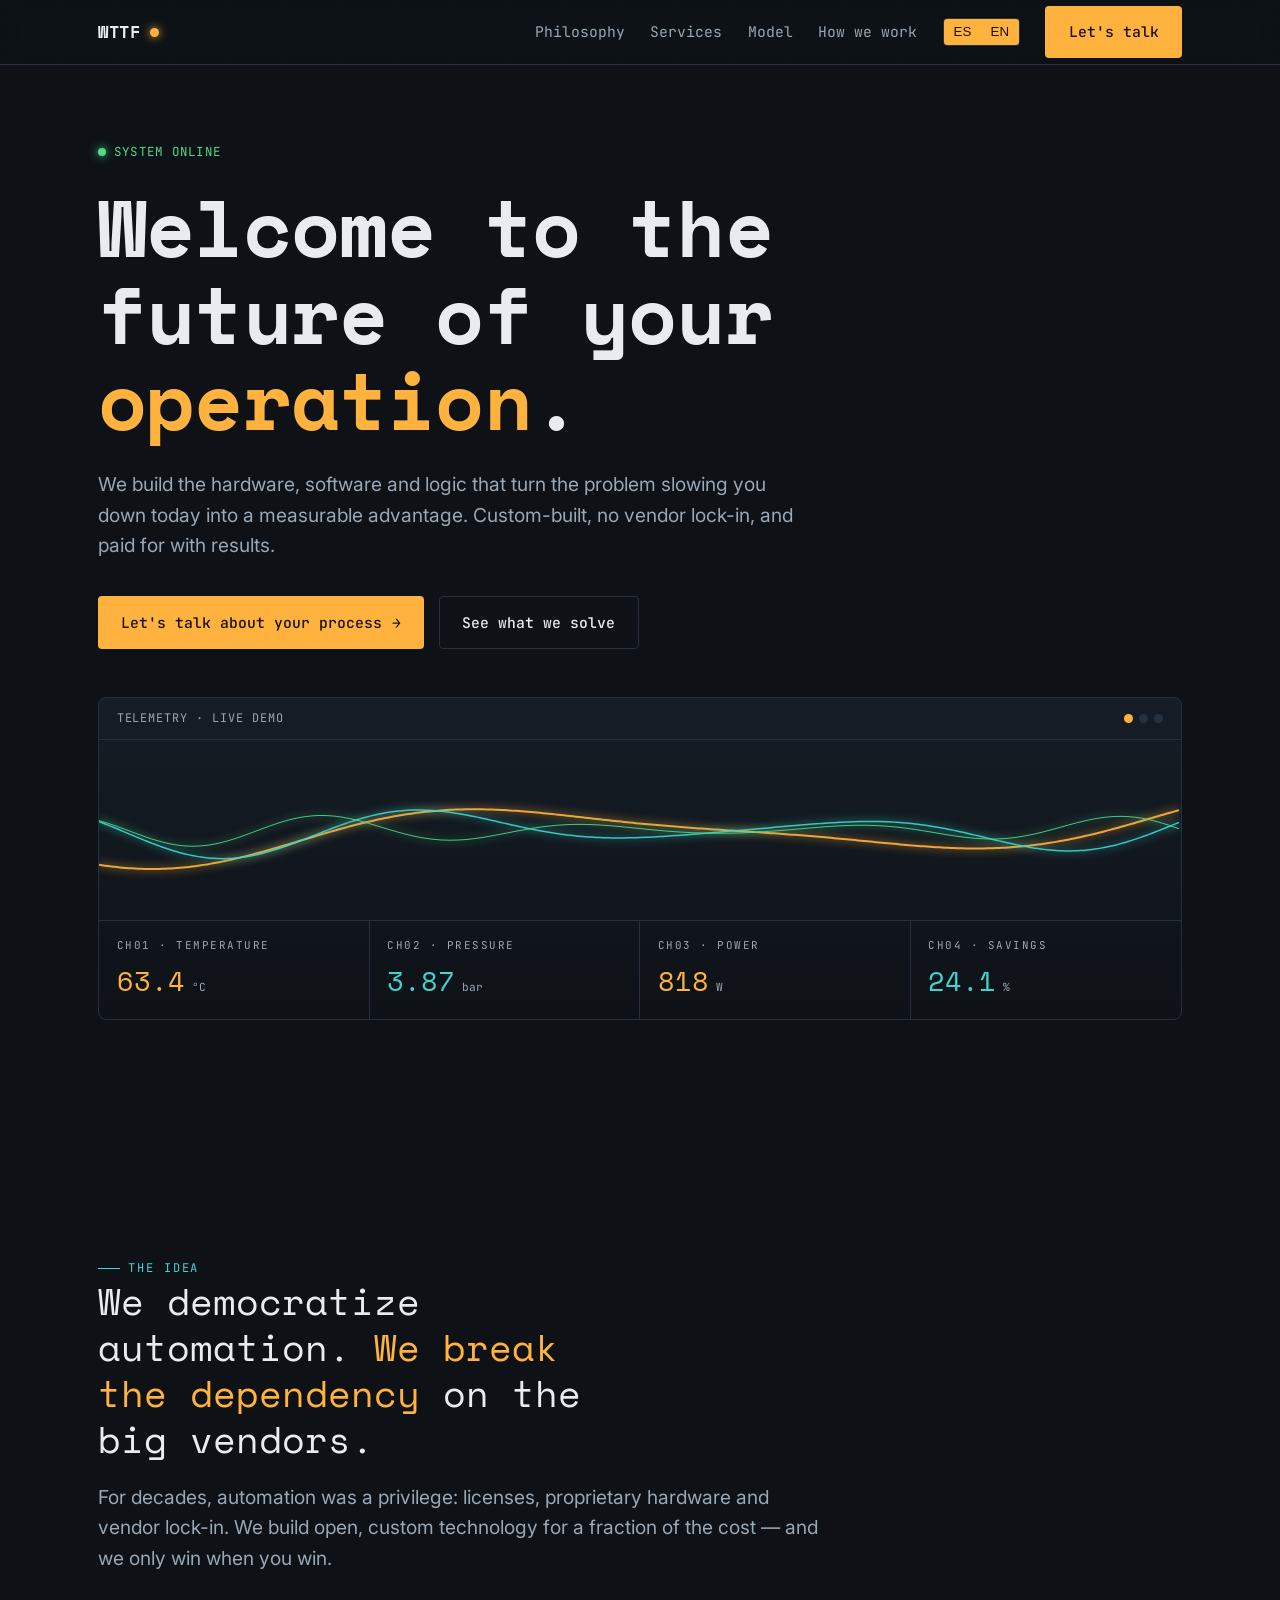
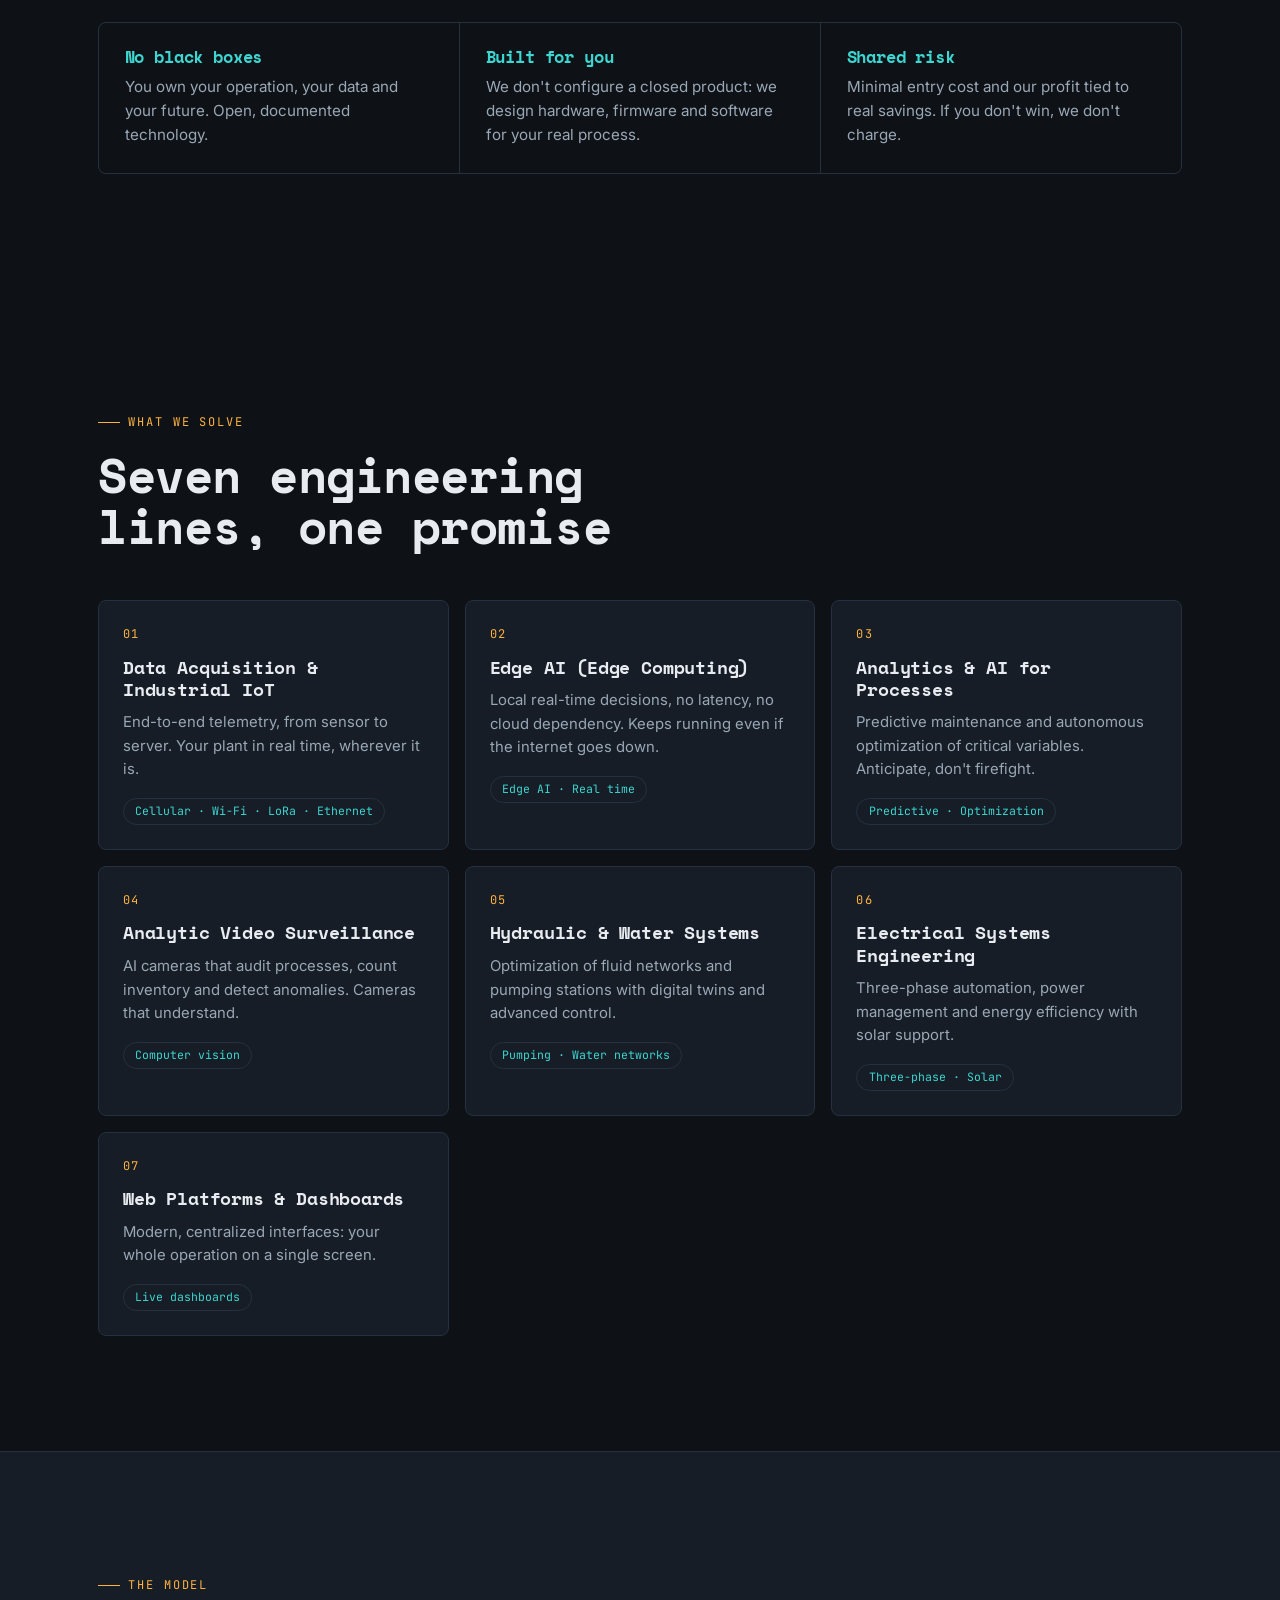
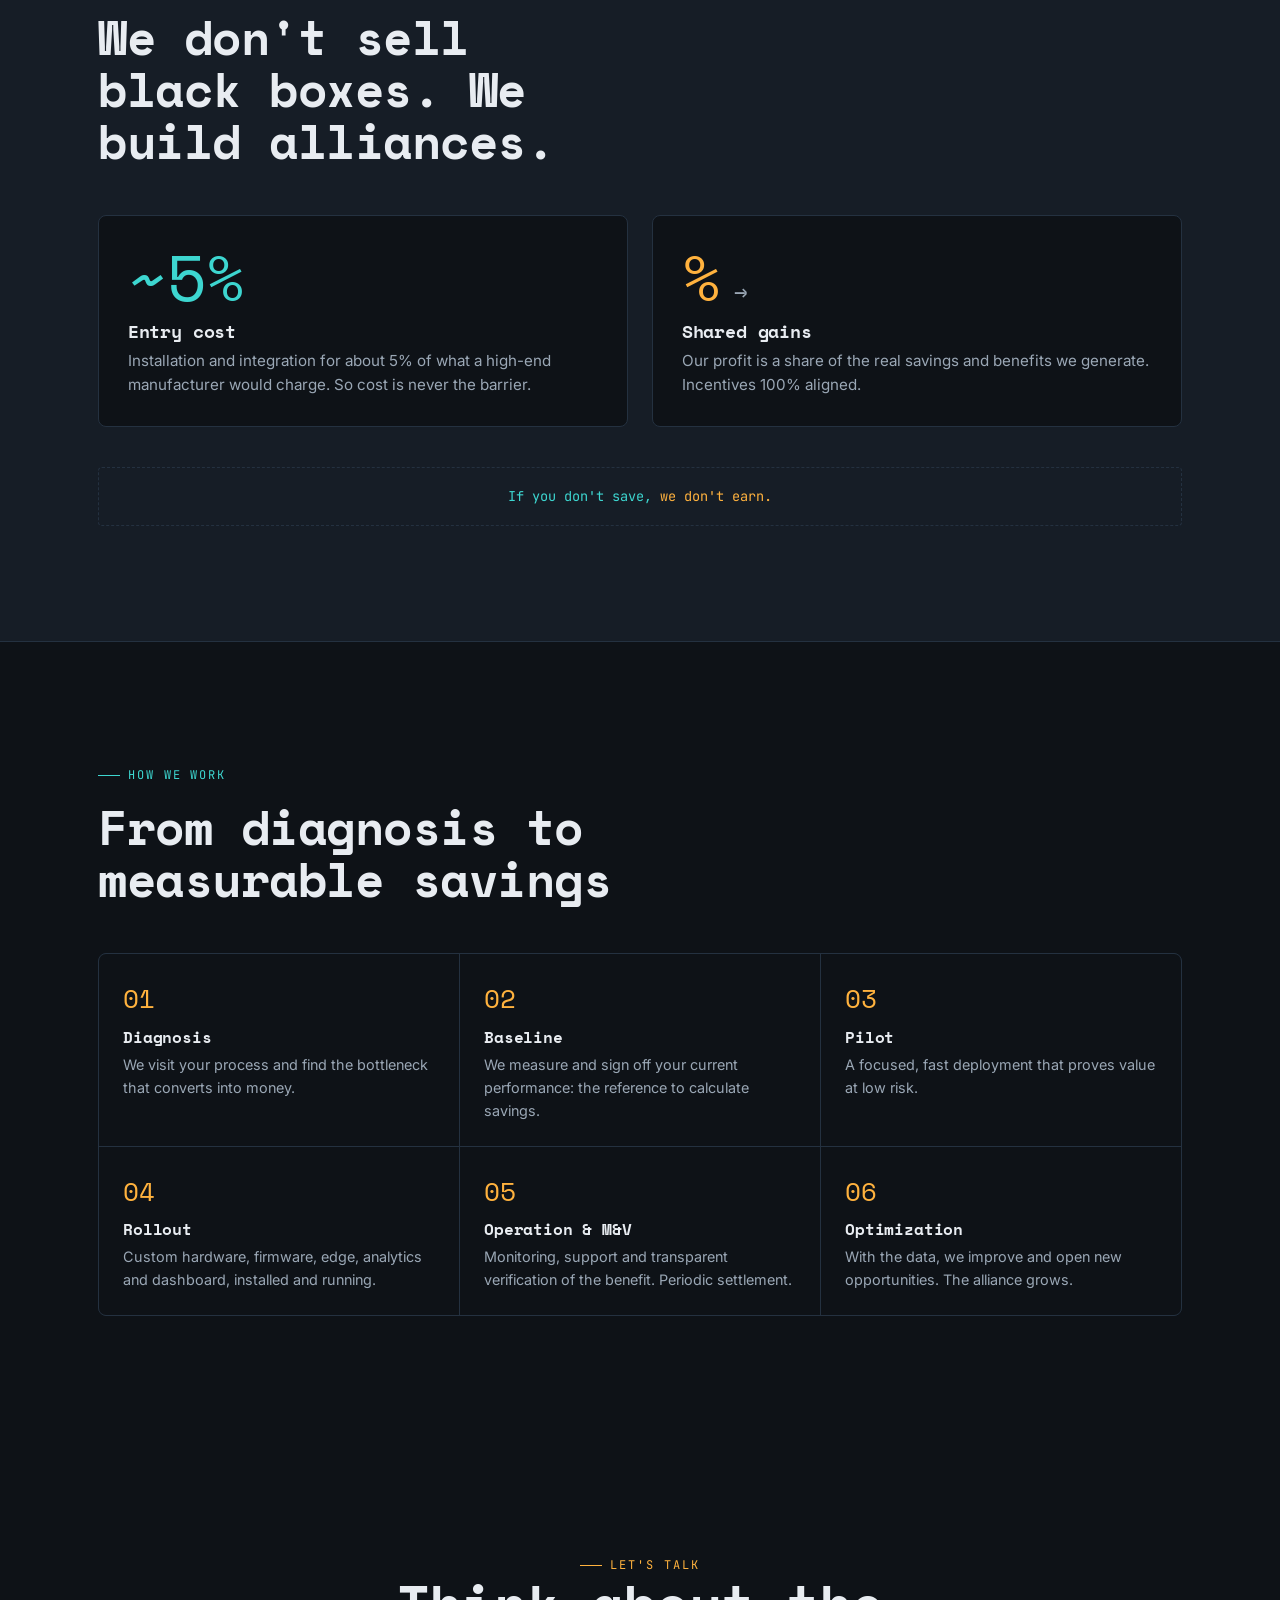
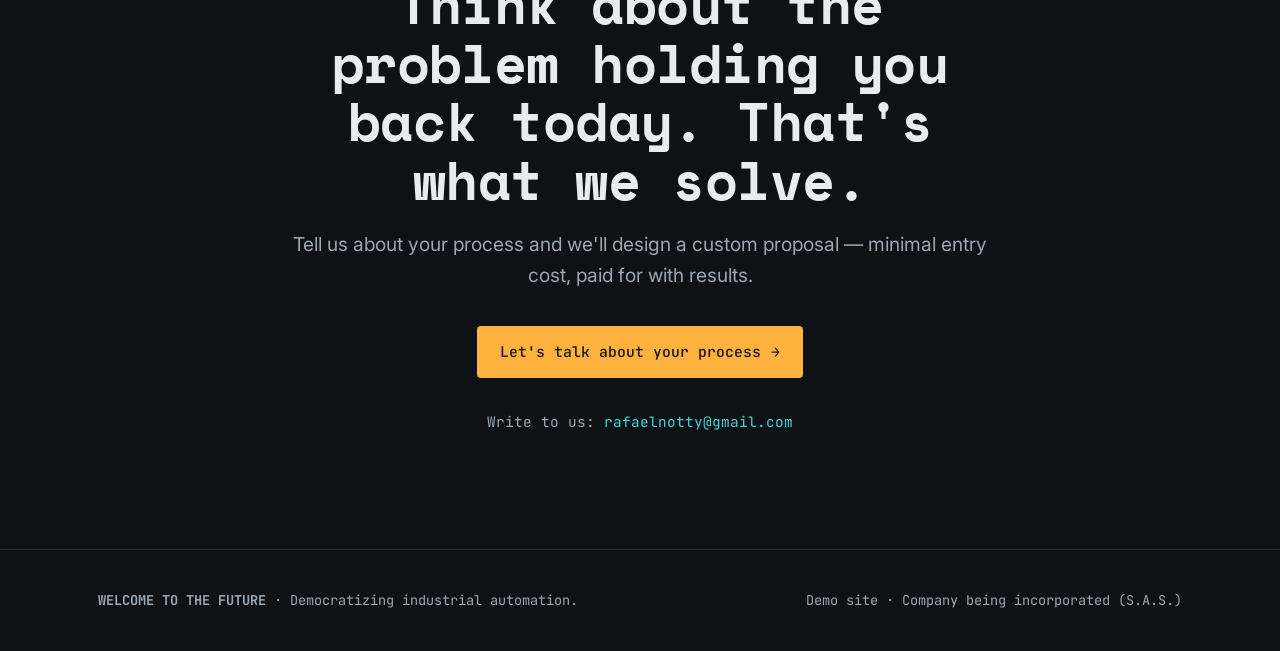
==== docs/index.html @ 57b206cb "chore: renombrar web/ -> docs/ para GitHub Pages (deploy por rama) GitHub Pages servirá el sitio des" ====
<!DOCTYPE html>
<html lang="es">
<head>
  <meta charset="UTF-8" />
  <meta name="viewport" content="width=device-width, initial-scale=1.0" />
  <title>WELCOME TO THE FUTURE — Automatización a tu medida</title>
  <meta name="description" content="Democratizamos la automatización industrial. Hardware, software y lógica a tu medida, sin vendor lock-in y pagado con resultados. IIoT, Edge AI, visión artificial y más." />

  <link rel="preconnect" href="https://fonts.googleapis.com" />
  <link rel="preconnect" href="https://fonts.gstatic.com" crossorigin />
  <link href="https://fonts.googleapis.com/css2?family=Inter:wght@400;500;600;700&family=JetBrains+Mono:wght@400;500&family=Space+Mono:wght@400;700&display=swap" rel="stylesheet" />
  <link rel="stylesheet" href="assets/css/styles.css" />
  <noscript><style>.reveal{opacity:1 !important;transform:none !important}</style></noscript>
  <!-- app.js debe ir ANTES de Alpine: registra el store $store.i18n en el evento
       alpine:init, que Alpine dispara al arrancar. Si Alpine cargara primero,
       arrancaría antes de que el listener exista y el store quedaría undefined. -->
  <script defer src="assets/js/app.js"></script>
  <script defer src="assets/js/alpine.min.js"></script>
</head>
<body x-data>

  <!-- NAV -->
  <header class="nav">
    <div class="wrap nav-inner">
      <a href="#top" class="brand">WTTF<span class="dot"></span></a>
      <nav class="nav-links">
        <a class="link" href="#philosophy" x-text="$store.i18n.t('nav.philosophy')">Filosofía</a>
        <a class="link" href="#services" x-text="$store.i18n.t('nav.services')">Servicios</a>
        <a class="link" href="#model" x-text="$store.i18n.t('nav.model')">Modelo</a>
        <a class="link" href="#method" x-text="$store.i18n.t('nav.method')">Cómo trabajamos</a>
        <div class="lang-toggle">
          <button :class="$store.i18n.lang==='es' && 'active'" @click="$store.i18n.set('es')" class="active">ES</button>
          <button :class="$store.i18n.lang==='en' && 'active'" @click="$store.i18n.set('en')">EN</button>
        </div>
        <a class="btn btn-primary nav-cta" href="#contact" x-text="$store.i18n.t('nav.cta')">Hablemos</a>
      </nav>
    </div>
  </header>

  <main id="top">

    <!-- HERO -->
    <section class="hero">
      <div class="wrap">
        <div class="hero-status">
          <span class="led"></span><span x-text="$store.i18n.t('hero.status')">SISTEMA EN LÍNEA</span>
        </div>
        <h1>
          <span x-text="$store.i18n.t('hero.title_a')">Bienvenido al futuro de tu </span><span class="accent" x-text="$store.i18n.t('hero.title_b')">operación</span>.
        </h1>
        <p class="lead" x-text="$store.i18n.t('hero.lead')">Construimos el hardware, el software y la lógica que convierten el problema que hoy frena tu productividad en una ventaja medible. A tu medida, sin candados de proveedor y pagado con resultados.</p>
        <div class="hero-actions">
          <a class="btn btn-primary" href="#contact"><span x-text="$store.i18n.t('hero.cta')">Hablemos de tu proceso</span> <span class="arrow">→</span></a>
          <a class="btn btn-ghost" href="#services" x-text="$store.i18n.t('hero.cta2')">Ver qué resolvemos</a>
        </div>

        <!-- TELEMETRY PANEL (señal viva) -->
        <div class="telemetry">
          <div class="telemetry-bar">
            <span x-text="$store.i18n.t('tel.bar')">TELEMETRÍA · DEMO EN VIVO</span>
            <span class="dots"><span></span><span></span><span></span></span>
          </div>
          <canvas id="signal" aria-hidden="true"></canvas>
          <div class="channels">
            <div class="channel">
              <div class="ch-label">CH01 · <span x-text="$store.i18n.t('tel.ch1')">TEMPERATURA</span></div>
              <div class="ch-value amber"><span id="ch-temp">61.0</span><span class="ch-unit"> °C</span></div>
            </div>
            <div class="channel">
              <div class="ch-label">CH02 · <span x-text="$store.i18n.t('tel.ch2')">PRESIÓN</span></div>
              <div class="ch-value cyan"><span id="ch-pres">4.10</span><span class="ch-unit"> bar</span></div>
            </div>
            <div class="channel">
              <div class="ch-label">CH03 · <span x-text="$store.i18n.t('tel.ch3')">POTENCIA</span></div>
              <div class="ch-value amber"><span id="ch-pow">812</span><span class="ch-unit"> W</span></div>
            </div>
            <div class="channel">
              <div class="ch-label">CH04 · <span x-text="$store.i18n.t('tel.ch4')">AHORRO</span></div>
              <div class="ch-value cyan"><span id="ch-save">22.4</span><span class="ch-unit"> %</span></div>
            </div>
          </div>
        </div>
      </div>
    </section>

    <!-- PHILOSOPHY -->
    <section id="philosophy" class="philo">
      <div class="wrap">
        <span class="label eyebrow" x-text="$store.i18n.t('philo.eyebrow')">LA IDEA</span>
        <p class="big reveal">
          <span x-text="$store.i18n.t('philo.big_a')">Democratizamos la automatización. </span><span class="hl" x-text="$store.i18n.t('philo.big_hl')">Rompemos la dependencia</span><span x-text="$store.i18n.t('philo.big_b')"> de las grandes marcas.</span>
        </p>
        <p class="lead" x-text="$store.i18n.t('philo.lead')">Durante décadas, automatizar fue un privilegio: licencias, hardware propietario y candados de proveedor. Nosotros construimos tecnología abierta, a la medida, por una fracción del costo — y solo ganamos cuando tú ganas.</p>
        <div class="philo-grid reveal">
          <div class="philo-cell">
            <h3 x-text="$store.i18n.t('philo.c1_t')">Sin cajas negras</h3>
            <p x-text="$store.i18n.t('philo.c1_p')">Tú eres dueño de tu operación, de tus datos y de tu futuro. Tecnología abierta y documentada.</p>
          </div>
          <div class="philo-cell">
            <h3 x-text="$store.i18n.t('philo.c2_t')">A tu medida</h3>
            <p x-text="$store.i18n.t('philo.c2_p')">No configuramos un producto cerrado: diseñamos hardware, firmware y software para tu proceso real.</p>
          </div>
          <div class="philo-cell">
            <h3 x-text="$store.i18n.t('philo.c3_t')">Riesgo compartido</h3>
            <p x-text="$store.i18n.t('philo.c3_p')">Costo de entrada mínimo y nuestra ganancia atada a los ahorros reales. Si tú no ganas, no cobramos.</p>
          </div>
        </div>
      </div>
    </section>

    <!-- SERVICES -->
    <section id="services">
      <div class="wrap">
        <span class="label" x-text="$store.i18n.t('svc.eyebrow')">QUÉ RESOLVEMOS</span>
        <h2 class="section-title" x-text="$store.i18n.t('svc.title')">Siete líneas de ingeniería, una sola promesa</h2>
        <div class="svc-grid">
          <article class="svc reveal">
            <div class="num">01</div>
            <h3 x-text="$store.i18n.t('svc.1_t')">Adquisición de Datos e IoT Industrial</h3>
            <p x-text="$store.i18n.t('svc.1_p')">Telemetría de extremo a extremo, del sensor al servidor. Tu planta en tiempo real, esté donde esté.</p>
            <span class="tag" x-text="$store.i18n.t('svc.1_tag')">Celular · Wi-Fi · LoRa · Ethernet</span>
          </article>
          <article class="svc reveal">
            <div class="num">02</div>
            <h3 x-text="$store.i18n.t('svc.2_t')">IA en el Borde (Edge Computing)</h3>
            <p x-text="$store.i18n.t('svc.2_p')">Decisiones locales en tiempo real, sin latencia ni dependencia de la nube. Opera aunque caiga internet.</p>
            <span class="tag" x-text="$store.i18n.t('svc.2_tag')">Edge AI · Tiempo real</span>
          </article>
          <article class="svc reveal">
            <div class="num">03</div>
            <h3 x-text="$store.i18n.t('svc.3_t')">Analítica e IA para Procesos</h3>
            <p x-text="$store.i18n.t('svc.3_p')">Mantenimiento predictivo y optimización autónoma de variables críticas. Anticipa, no apagues incendios.</p>
            <span class="tag" x-text="$store.i18n.t('svc.3_tag')">Predictivo · Optimización</span>
          </article>
          <article class="svc reveal">
            <div class="num">04</div>
            <h3 x-text="$store.i18n.t('svc.4_t')">Videovigilancia Analítica</h3>
            <p x-text="$store.i18n.t('svc.4_p')">Cámaras con IA que auditan procesos, cuentan inventarios y detectan anomalías. Cámaras que entienden.</p>
            <span class="tag" x-text="$store.i18n.t('svc.4_tag')">Visión artificial</span>
          </article>
          <article class="svc reveal">
            <div class="num">05</div>
            <h3 x-text="$store.i18n.t('svc.5_t')">Sistemas Hidráulicos e Hídricos</h3>
            <p x-text="$store.i18n.t('svc.5_p')">Optimización de redes de fluidos y estaciones de bombeo con gemelos digitales y control avanzado.</p>
            <span class="tag" x-text="$store.i18n.t('svc.5_tag')">Bombeo · Acueductos</span>
          </article>
          <article class="svc reveal">
            <div class="num">06</div>
            <h3 x-text="$store.i18n.t('svc.6_t')">Ingeniería de Sistemas Eléctricos</h3>
            <p x-text="$store.i18n.t('svc.6_p')">Automatización trifásica, gestión de potencia y eficiencia energética con soporte para energía solar.</p>
            <span class="tag" x-text="$store.i18n.t('svc.6_tag')">Trifásico · Solar</span>
          </article>
          <article class="svc reveal">
            <div class="num">07</div>
            <h3 x-text="$store.i18n.t('svc.7_t')">Plataformas Web y Dashboards</h3>
            <p x-text="$store.i18n.t('svc.7_p')">Interfaces modernas y centralizadas: toda tu operación, en una sola pantalla.</p>
            <span class="tag" x-text="$store.i18n.t('svc.7_tag')">Dashboards en vivo</span>
          </article>
        </div>
      </div>
    </section>

    <!-- MODEL -->
    <section id="model" class="model">
      <div class="wrap">
        <span class="label" x-text="$store.i18n.t('model.eyebrow')">EL MODELO</span>
        <h2 class="section-title" x-text="$store.i18n.t('model.title')">No vendemos cajas negras. Construimos alianzas.</h2>
        <div class="model-grid">
          <div class="model-card entry reveal">
            <div class="stat">~5%</div>
            <h3 x-text="$store.i18n.t('model.entry_t')">Costo de entrada</h3>
            <p x-text="$store.i18n.t('model.entry_p')">Instalación e integración por cerca del 5% de lo que cobraría un fabricante de gama alta. Que el costo nunca sea la barrera.</p>
          </div>
          <div class="model-card gain reveal">
            <div class="stat">%<span style="font-size:1.4rem; color:var(--c-text-dim)"> →</span></div>
            <h3 x-text="$store.i18n.t('model.gain_t')">Ganancia compartida</h3>
            <p x-text="$store.i18n.t('model.gain_p')">Nuestra utilidad es un porcentaje de los ahorros y beneficios reales que generamos. Incentivos 100% alineados.</p>
          </div>
        </div>
        <div class="model-formula reveal">
          <span class="cyan" x-text="$store.i18n.t('model.formula_a')">Si tú no ahorras,</span><span class="amber" x-text="$store.i18n.t('model.formula_b')"> nosotros no ganamos.</span>
        </div>
      </div>
    </section>

    <!-- METHOD -->
    <section id="method">
      <div class="wrap">
        <span class="label eyebrow" x-text="$store.i18n.t('method.eyebrow')">CÓMO TRABAJAMOS</span>
        <h2 class="section-title" x-text="$store.i18n.t('method.title')">Del diagnóstico al ahorro medible</h2>
        <div class="steps">
          <div class="step reveal">
            <div class="num">01</div>
            <h3 x-text="$store.i18n.t('method.1_t')">Diagnóstico</h3>
            <p x-text="$store.i18n.t('method.1_p')">Visitamos tu proceso y encontramos el cuello de botella convertible en dinero.</p>
          </div>
          <div class="step reveal">
            <div class="num">02</div>
            <h3 x-text="$store.i18n.t('method.2_t')">Línea base</h3>
            <p x-text="$store.i18n.t('method.2_p')">Medimos y firmamos tu desempeño actual: la referencia para calcular el ahorro.</p>
          </div>
          <div class="step reveal">
            <div class="num">03</div>
            <h3 x-text="$store.i18n.t('method.3_t')">Piloto</h3>
            <p x-text="$store.i18n.t('method.3_p')">Implementación acotada y rápida que prueba el valor con bajo riesgo.</p>
          </div>
          <div class="step reveal">
            <div class="num">04</div>
            <h3 x-text="$store.i18n.t('method.4_t')">Despliegue</h3>
            <p x-text="$store.i18n.t('method.4_p')">Hardware, firmware, edge, analítica y dashboard a la medida, instalados y en marcha.</p>
          </div>
          <div class="step reveal">
            <div class="num">05</div>
            <h3 x-text="$store.i18n.t('method.5_t')">Operación y M&V</h3>
            <p x-text="$store.i18n.t('method.5_p')">Monitoreo, soporte y verificación transparente del beneficio. Liquidación periódica.</p>
          </div>
          <div class="step reveal">
            <div class="num">06</div>
            <h3 x-text="$store.i18n.t('method.6_t')">Optimización</h3>
            <p x-text="$store.i18n.t('method.6_p')">Con los datos, mejoramos y abrimos nuevas oportunidades. La alianza crece.</p>
          </div>
        </div>
      </div>
    </section>

    <!-- CTA / CONTACT -->
    <section id="contact" class="cta">
      <div class="wrap">
        <span class="label" x-text="$store.i18n.t('nav.cta')">Hablemos</span>
        <h2 x-text="$store.i18n.t('cta.title')">Piensa en ese problema que hoy te frena. Eso es lo que resolvemos.</h2>
        <p class="lead" x-text="$store.i18n.t('cta.lead')">Cuéntanos tu proceso y diseñamos una propuesta a tu medida, con costo de entrada mínimo y pago por resultados.</p>
        <div class="cta-actions">
          <a class="btn btn-primary" href="mailto:rafaelnotty@gmail.com"><span x-text="$store.i18n.t('cta.btn')">Hablemos de tu proceso</span> <span class="arrow">→</span></a>
        </div>
        <p class="contact-line">
          <span x-text="$store.i18n.t('cta.contact')">Escríbenos:</span>
          <a href="mailto:rafaelnotty@gmail.com">rafaelnotty@gmail.com</a>
        </p>
      </div>
    </section>
  </main>

  <footer>
    <div class="wrap footer-inner">
      <div>
        <strong>WELCOME TO THE FUTURE</strong> ·
        <span x-text="$store.i18n.t('footer.tag')">Democratizando la automatización industrial.</span>
      </div>
      <div x-text="$store.i18n.t('footer.disclaimer')">Sitio de demostración · Empresa en constitución (S.A.S.)</div>
    </div>
  </footer>

</body>
</html>
---- docs/assets/css/styles.css ----
/* WELCOME TO THE FUTURE — Dirección "Sala de Control" */

:root {
  --c-bg:        #0E1217;
  --c-surface:   #161D26;
  --c-surface-2: #1B2430;
  --c-border:    #243140;
  --c-amber:     #FFB23E;
  --c-amber-dim: #C7861f;
  --c-cyan:      #3DD6D0;
  --c-text:      #E8ECF1;
  --c-text-dim:  #9AA7B5;
  --c-alert:     #FF5A5A;
  --c-ok:        #4ED98B;

  --font-display: "Space Mono", ui-monospace, "Courier New", monospace;
  --font-body:    "Inter", system-ui, -apple-system, sans-serif;
  --font-mono:    "JetBrains Mono", ui-monospace, monospace;

  --maxw: 1180px;
  --gutter: clamp(1.2rem, 4vw, 3rem);
  --radius: 4px;
}

* { box-sizing: border-box; margin: 0; padding: 0; }

html { scroll-behavior: smooth; }
@media (prefers-reduced-motion: reduce) { html { scroll-behavior: auto; } }

body {
  background: var(--c-bg);
  color: var(--c-text);
  font-family: var(--font-body);
  font-size: 17px;
  line-height: 1.6;
  -webkit-font-smoothing: antialiased;
  overflow-x: hidden;
}

[x-cloak] { display: none !important; }

/* Background grid texture (instrument panel) */
body::before {
  content: "";
  position: fixed;
  inset: 0;
  background-image:
    linear-gradient(var(--c-border) 1px, transparent 1px),
    linear-gradient(90deg, var(--c-border) 1px, transparent 1px);
  background-size: 56px 56px;
  opacity: 0.06;
  pointer-events: none;
  z-index: 0;
}

.wrap { max-width: var(--maxw); margin-inline: auto; padding-inline: var(--gutter); }
section { position: relative; z-index: 1; padding-block: clamp(4rem, 9vw, 7.5rem); }

/* ---------- Typography ---------- */
h1, h2, h3 { font-family: var(--font-display); font-weight: 700; line-height: 1.08; letter-spacing: -0.01em; }
.label {
  font-family: var(--font-mono);
  font-size: 12px;
  letter-spacing: 0.16em;
  text-transform: uppercase;
  color: var(--c-amber);
  display: inline-flex;
  align-items: center;
  gap: 0.5rem;
}
.label::before { content: ""; width: 22px; height: 1px; background: var(--c-amber); }
.eyebrow { color: var(--c-cyan); }
.eyebrow::before { background: var(--c-cyan); }

h2.section-title { font-size: clamp(1.9rem, 4.5vw, 3rem); margin-top: 1rem; max-width: 18ch; }
.lead { color: var(--c-text-dim); font-size: clamp(1.05rem, 2vw, 1.2rem); max-width: 60ch; margin-top: 1.2rem; }

/* ---------- Buttons ---------- */
.btn {
  display: inline-flex; align-items: center; gap: 0.6rem;
  font-family: var(--font-mono); font-size: 0.92rem; font-weight: 500;
  padding: 0.85rem 1.4rem; border-radius: var(--radius);
  text-decoration: none; cursor: pointer; border: 1px solid transparent;
  transition: transform .15s ease, background .2s ease, border-color .2s ease;
}
.btn-primary { background: var(--c-amber); color: #1a1206; }
.btn-primary:hover { transform: translateY(-2px); background: #ffc163; }
.btn-ghost { background: transparent; color: var(--c-text); border-color: var(--c-border); }
.btn-ghost:hover { border-color: var(--c-amber); color: var(--c-amber); }
.btn .arrow { transition: transform .15s ease; }
.btn:hover .arrow { transform: translateX(3px); }

/* ---------- Nav ---------- */
header.nav {
  position: sticky; top: 0; z-index: 50;
  backdrop-filter: blur(10px);
  background: rgba(14,18,23,0.72);
  border-bottom: 1px solid var(--c-border);
}
.nav-inner { display: flex; align-items: center; justify-content: space-between; height: 64px; }
.brand { font-family: var(--font-display); font-weight: 700; font-size: 1.05rem; letter-spacing: 0.04em; display: flex; align-items: center; gap: 0.55rem; color: var(--c-text); text-decoration: none; }
.brand .dot { width: 9px; height: 9px; border-radius: 50%; background: var(--c-amber); box-shadow: 0 0 10px var(--c-amber); animation: pulse 2.2s ease-in-out infinite; }
@keyframes pulse { 0%,100% { opacity: 1; } 50% { opacity: 0.35; } }
@media (prefers-reduced-motion: reduce) { .brand .dot { animation: none; } }

.nav-links { display: flex; align-items: center; gap: 1.6rem; }
.nav-links a.link { color: var(--c-text-dim); text-decoration: none; font-size: 0.92rem; font-family: var(--font-mono); transition: color .2s; }
.nav-links a.link:hover { color: var(--c-text); }
.lang-toggle { display: flex; border: 1px solid var(--c-border); border-radius: var(--radius); overflow: hidden; font-family: var(--font-mono); font-size: 0.78rem; }
.lang-toggle button { background: transparent; color: var(--c-text-dim); border: 0; padding: 0.35rem 0.6rem; cursor: pointer; transition: all .2s; }
.lang-toggle button.active { background: var(--c-amber); color: #1a1206; }
.nav-cta { display: none; }
@media (min-width: 720px) { .nav-cta { display: inline-flex; } }
@media (max-width: 719px) { .nav-links a.link { display: none; } }

/* ---------- Hero ---------- */
.hero { padding-top: clamp(3rem, 6vw, 5rem); }
.hero-status { display: flex; align-items: center; gap: 0.5rem; font-family: var(--font-mono); font-size: 0.78rem; color: var(--c-ok); letter-spacing: 0.1em; }
.hero-status .led { width: 8px; height: 8px; border-radius: 50%; background: var(--c-ok); box-shadow: 0 0 8px var(--c-ok); }
.hero h1 { font-size: clamp(2.4rem, 7vw, 5rem); margin-top: 1.4rem; max-width: 16ch; }
.hero h1 .accent { color: var(--c-amber); }
.hero .lead { margin-top: 1.6rem; }
.hero-actions { display: flex; flex-wrap: wrap; gap: 0.9rem; margin-top: 2.2rem; }

/* Telemetry panel */
.telemetry {
  margin-top: 3rem;
  border: 1px solid var(--c-border);
  border-radius: 8px;
  background: linear-gradient(180deg, var(--c-surface) 0%, var(--c-bg) 100%);
  overflow: hidden;
}
.telemetry-bar { display: flex; align-items: center; justify-content: space-between; padding: 0.7rem 1.1rem; border-bottom: 1px solid var(--c-border); font-family: var(--font-mono); font-size: 0.74rem; color: var(--c-text-dim); letter-spacing: 0.08em; }
.telemetry-bar .dots { display: flex; gap: 0.4rem; }
.telemetry-bar .dots span { width: 9px; height: 9px; border-radius: 50%; background: var(--c-border); }
.telemetry-bar .dots span:first-child { background: var(--c-amber); }
canvas#signal { display: block; width: 100%; height: 180px; }
.channels { display: grid; grid-template-columns: repeat(2, 1fr); border-top: 1px solid var(--c-border); }
@media (min-width: 640px) { .channels { grid-template-columns: repeat(4, 1fr); } }
.channel { padding: 1rem 1.1rem; border-right: 1px solid var(--c-border); }
.channel:last-child { border-right: 0; }
.channel .ch-label { font-family: var(--font-mono); font-size: 0.68rem; letter-spacing: 0.14em; color: var(--c-text-dim); text-transform: uppercase; }
.channel .ch-value { font-family: var(--font-display); font-size: clamp(1.3rem, 3vw, 1.7rem); margin-top: 0.3rem; }
.channel .ch-value.cyan { color: var(--c-cyan); }
.channel .ch-value.amber { color: var(--c-amber); }
.channel .ch-unit { font-size: 0.7rem; color: var(--c-text-dim); font-family: var(--font-mono); }

/* ---------- Philosophy ---------- */
.philo p.big { font-family: var(--font-display); font-size: clamp(1.4rem, 3.6vw, 2.3rem); line-height: 1.25; max-width: 22ch; }
.philo p.big .hl { color: var(--c-amber); }
.philo-grid { display: grid; gap: 1px; background: var(--c-border); border: 1px solid var(--c-border); border-radius: 8px; overflow: hidden; margin-top: 3rem; grid-template-columns: 1fr; }
@media (min-width: 760px) { .philo-grid { grid-template-columns: repeat(3, 1fr); } }
.philo-cell { background: var(--c-bg); padding: 1.6rem; }
.philo-cell h3 { font-size: 1.05rem; color: var(--c-cyan); margin-bottom: 0.5rem; }
.philo-cell p { color: var(--c-text-dim); font-size: 0.95rem; }

/* ---------- Services ---------- */
.svc-grid { display: grid; gap: 1rem; margin-top: 3rem; grid-template-columns: 1fr; }
@media (min-width: 560px) { .svc-grid { grid-template-columns: repeat(2, 1fr); } }
@media (min-width: 920px) { .svc-grid { grid-template-columns: repeat(3, 1fr); } }
.svc {
  background: var(--c-surface); border: 1px solid var(--c-border); border-radius: 8px;
  padding: 1.5rem; position: relative; overflow: hidden;
  transition: transform .2s ease, border-color .2s ease;
}
.svc:hover { transform: translateY(-4px); border-color: var(--c-amber); }
.svc .num { font-family: var(--font-mono); font-size: 0.75rem; color: var(--c-amber); letter-spacing: 0.1em; }
.svc h3 { font-size: 1.15rem; margin: 0.7rem 0; line-height: 1.2; }
.svc p { color: var(--c-text-dim); font-size: 0.93rem; }
.svc .tag { display: inline-block; margin-top: 1rem; font-family: var(--font-mono); font-size: 0.72rem; color: var(--c-cyan); border: 1px solid var(--c-border); border-radius: 999px; padding: 0.2rem 0.7rem; }

/* ---------- Model (riesgo compartido) ---------- */
.model { background: var(--c-surface); border-block: 1px solid var(--c-border); }
.model-grid { display: grid; gap: 1.5rem; margin-top: 3rem; grid-template-columns: 1fr; }
@media (min-width: 760px) { .model-grid { grid-template-columns: 1fr 1fr; } }
.model-card { border: 1px solid var(--c-border); border-radius: 8px; padding: 1.8rem; background: var(--c-bg); }
.model-card .stat { font-family: var(--font-display); font-size: clamp(2.6rem, 7vw, 4rem); line-height: 1; }
.model-card.entry .stat { color: var(--c-cyan); }
.model-card.gain .stat { color: var(--c-amber); }
.model-card h3 { font-size: 1.1rem; margin: 0.8rem 0 0.5rem; }
.model-card p { color: var(--c-text-dim); font-size: 0.95rem; }
.model-formula { font-family: var(--font-mono); font-size: 0.85rem; color: var(--c-text-dim); margin-top: 2.5rem; text-align: center; border: 1px dashed var(--c-border); border-radius: var(--radius); padding: 1.1rem; }
.model-formula .amber { color: var(--c-amber); } .model-formula .cyan { color: var(--c-cyan); }

/* ---------- Method ---------- */
.steps { display: grid; gap: 1px; background: var(--c-border); border: 1px solid var(--c-border); border-radius: 8px; overflow: hidden; margin-top: 3rem; grid-template-columns: 1fr; }
@media (min-width: 560px) { .steps { grid-template-columns: repeat(2, 1fr); } }
@media (min-width: 920px) { .steps { grid-template-columns: repeat(3, 1fr); } }
.step { background: var(--c-bg); padding: 1.5rem; }
.step .num { font-family: var(--font-display); font-size: 1.6rem; color: var(--c-amber); }
.step h3 { font-size: 1.02rem; margin: 0.6rem 0 0.4rem; }
.step p { color: var(--c-text-dim); font-size: 0.9rem; }

/* ---------- CTA ---------- */
.cta { text-align: center; }
.cta h2 { font-size: clamp(2rem, 5.5vw, 3.4rem); max-width: 20ch; margin-inline: auto; }
.cta .lead { margin-inline: auto; }
.cta-actions { display: flex; flex-wrap: wrap; gap: 0.9rem; justify-content: center; margin-top: 2.2rem; }
.contact-line { font-family: var(--font-mono); font-size: 0.9rem; color: var(--c-text-dim); margin-top: 2rem; }
.contact-line a { color: var(--c-cyan); text-decoration: none; }

/* ---------- Footer ---------- */
footer { border-top: 1px solid var(--c-border); padding-block: 2.5rem; position: relative; z-index: 1; }
.footer-inner { display: flex; flex-wrap: wrap; gap: 1rem; justify-content: space-between; align-items: center; color: var(--c-text-dim); font-size: 0.85rem; font-family: var(--font-mono); }

/* reveal on scroll */
.reveal { opacity: 0; transform: translateY(18px); transition: opacity .6s ease, transform .6s ease; }
.reveal.in { opacity: 1; transform: none; }
@media (prefers-reduced-motion: reduce) { .reveal { opacity: 1; transform: none; transition: none; } }
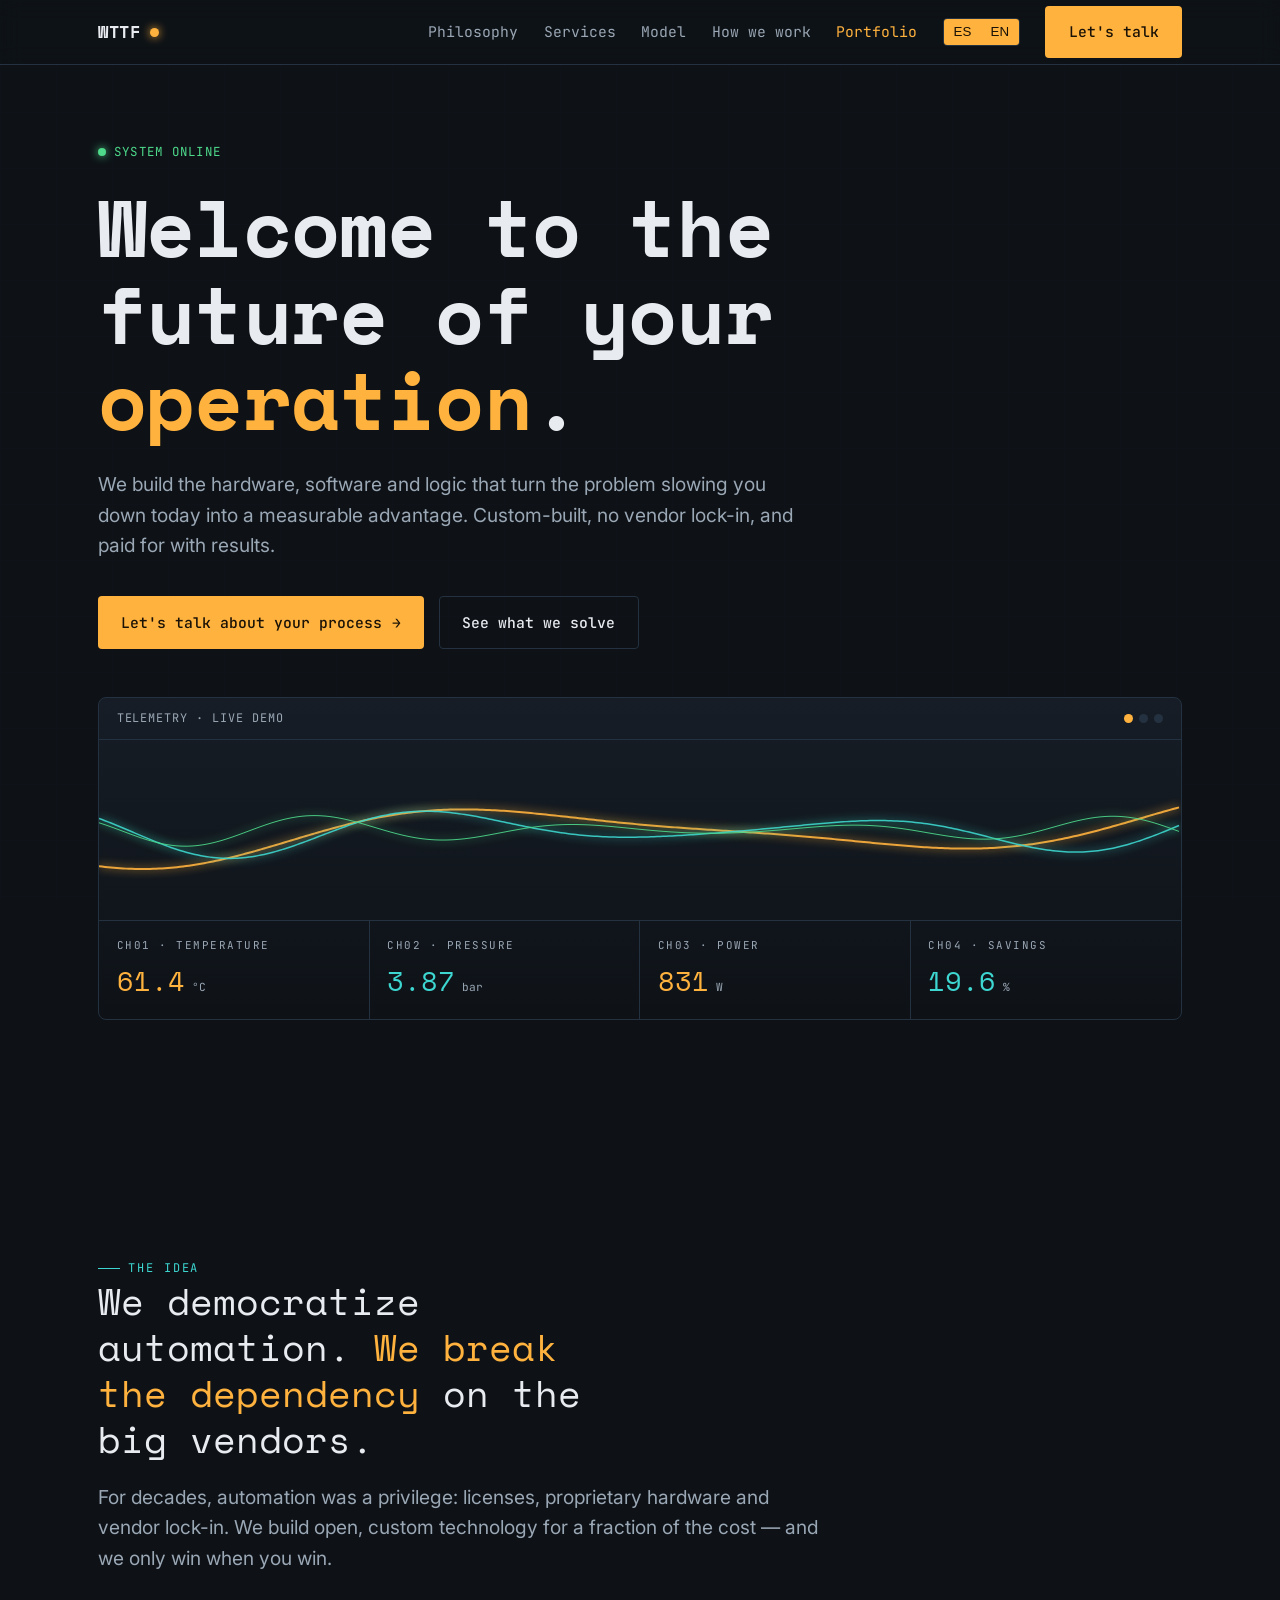
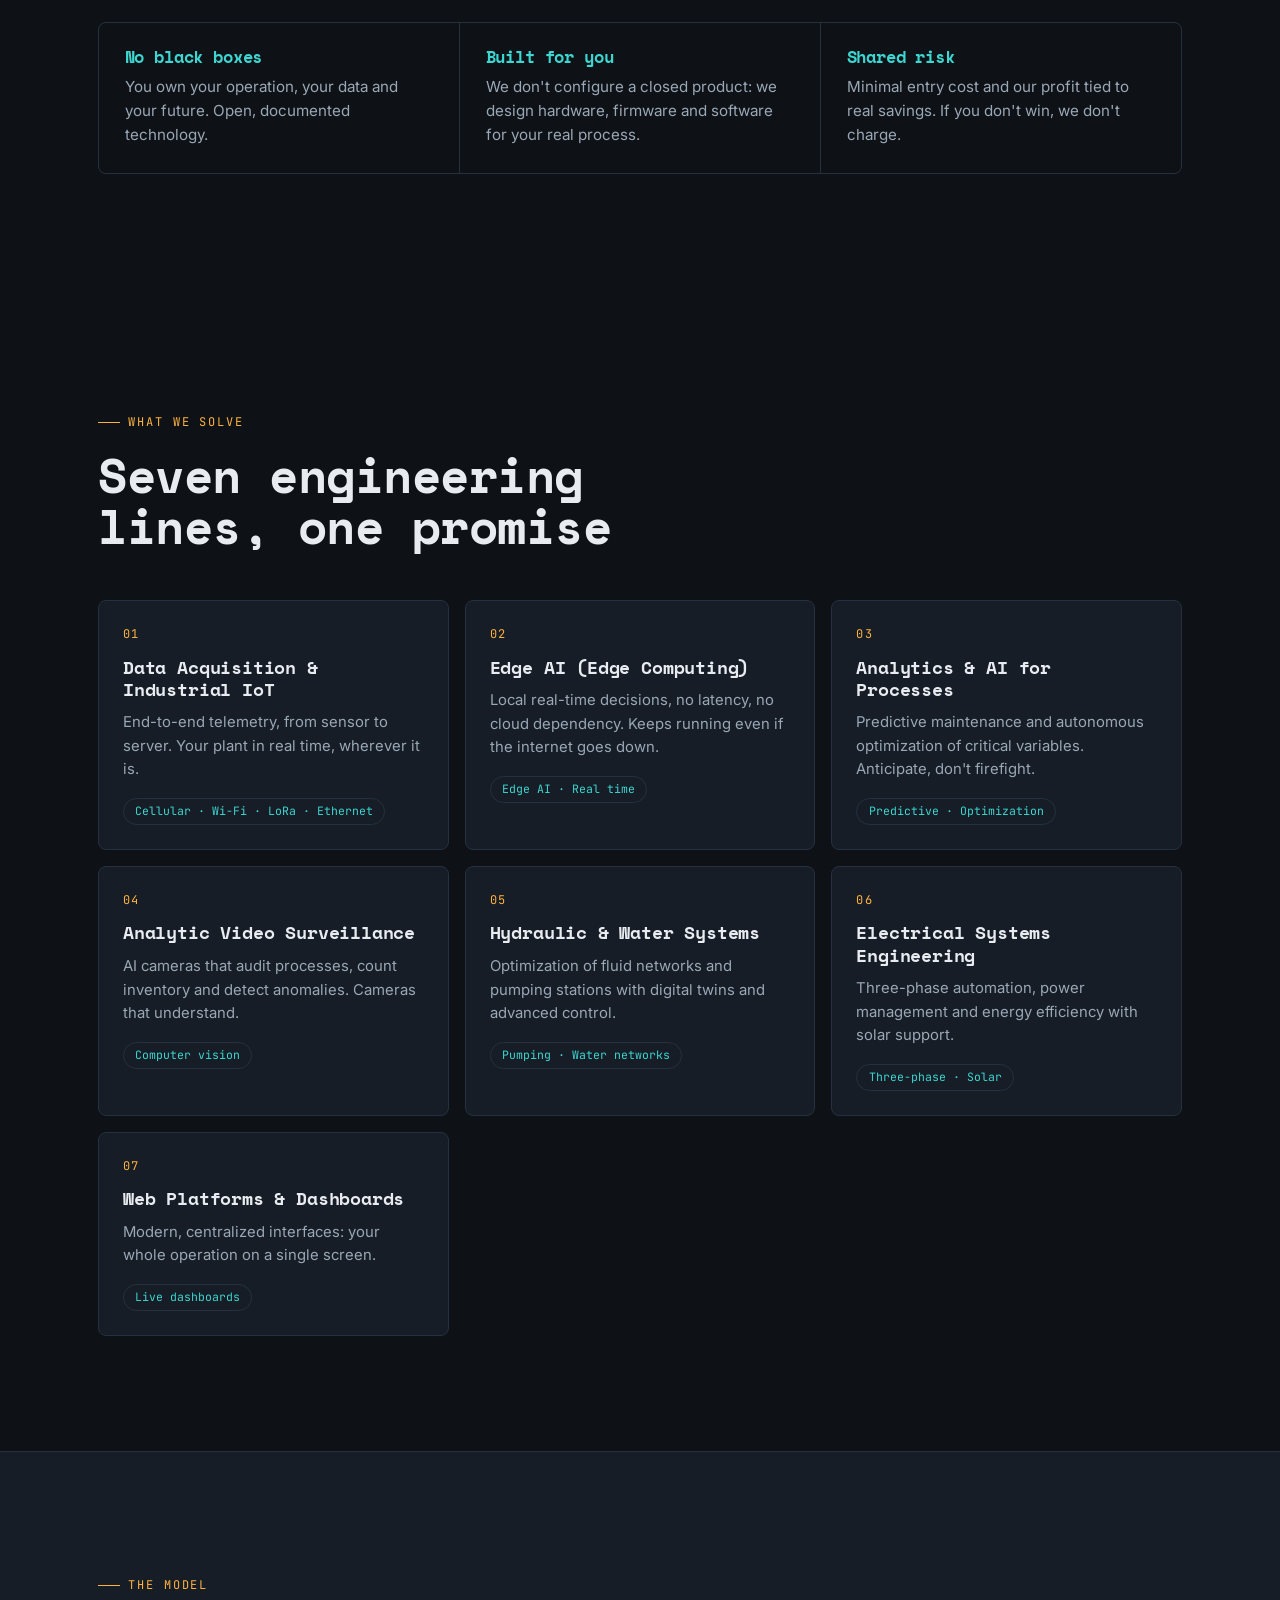
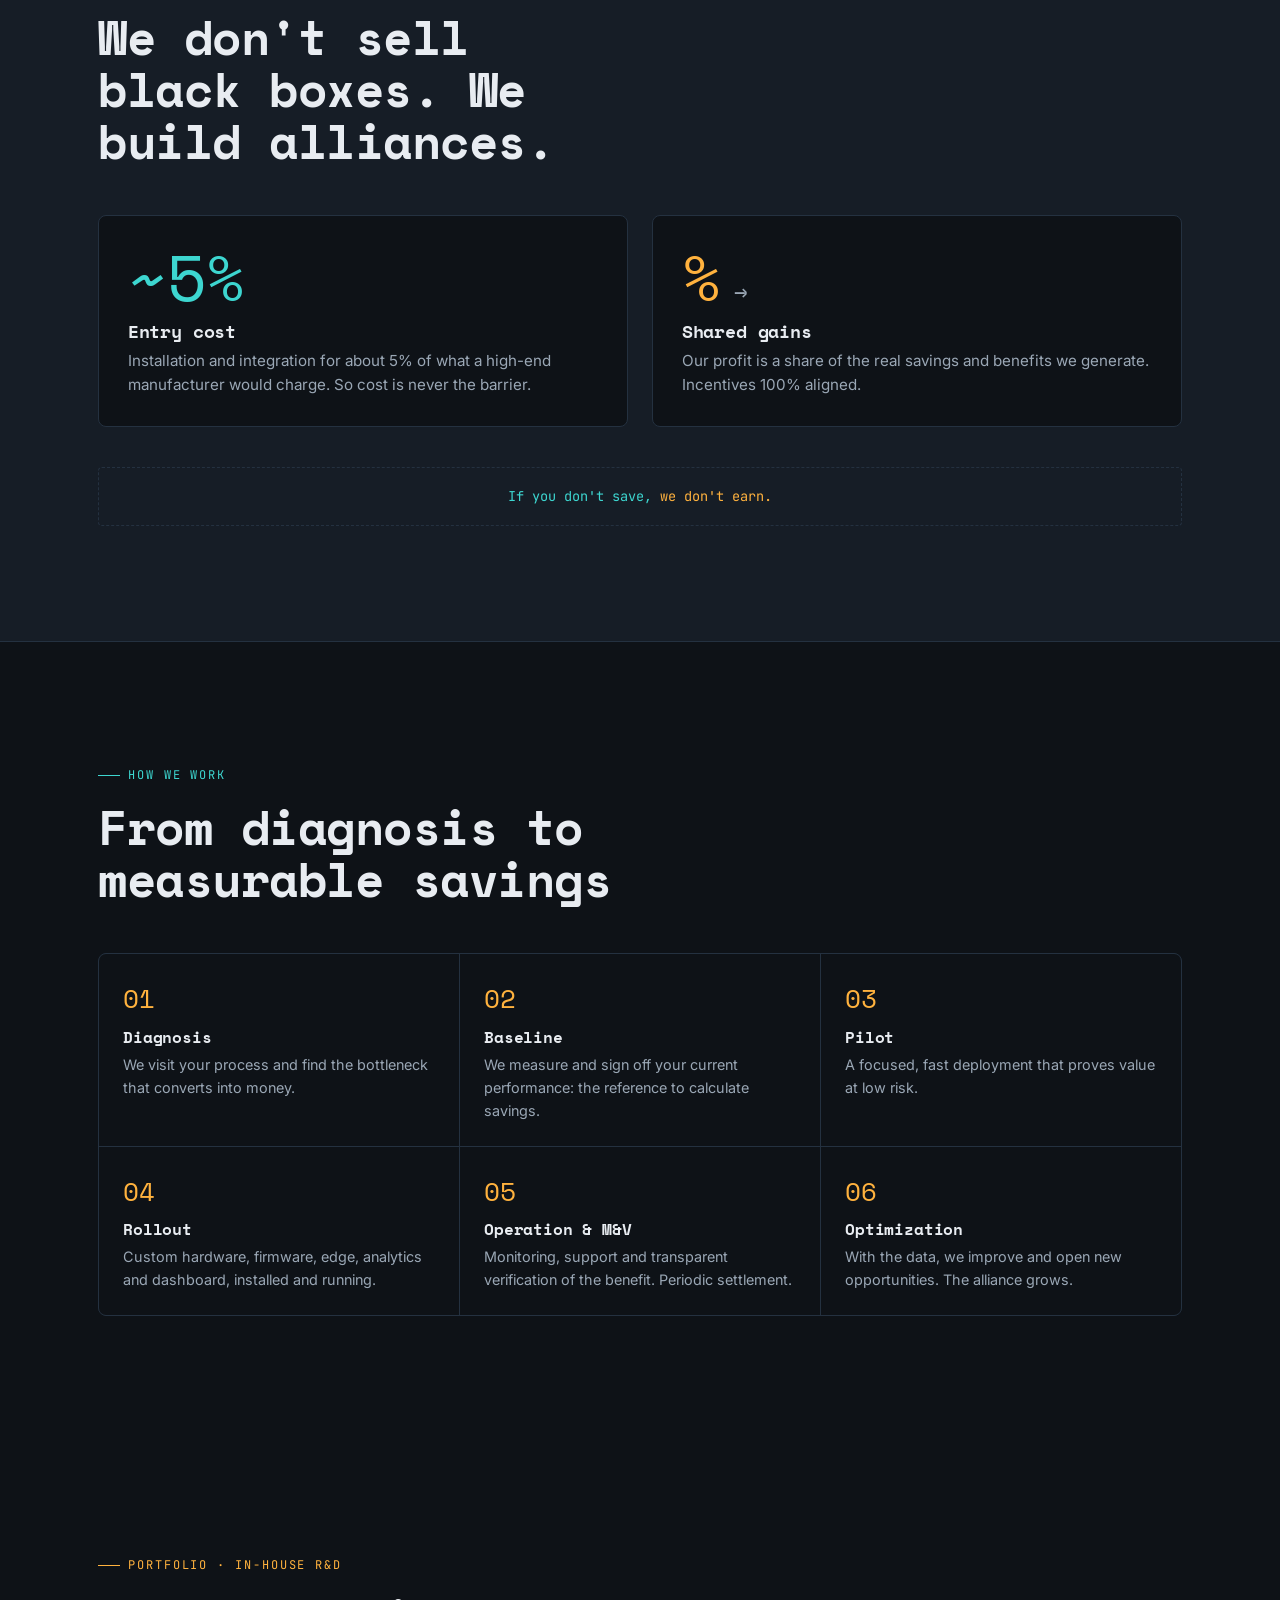
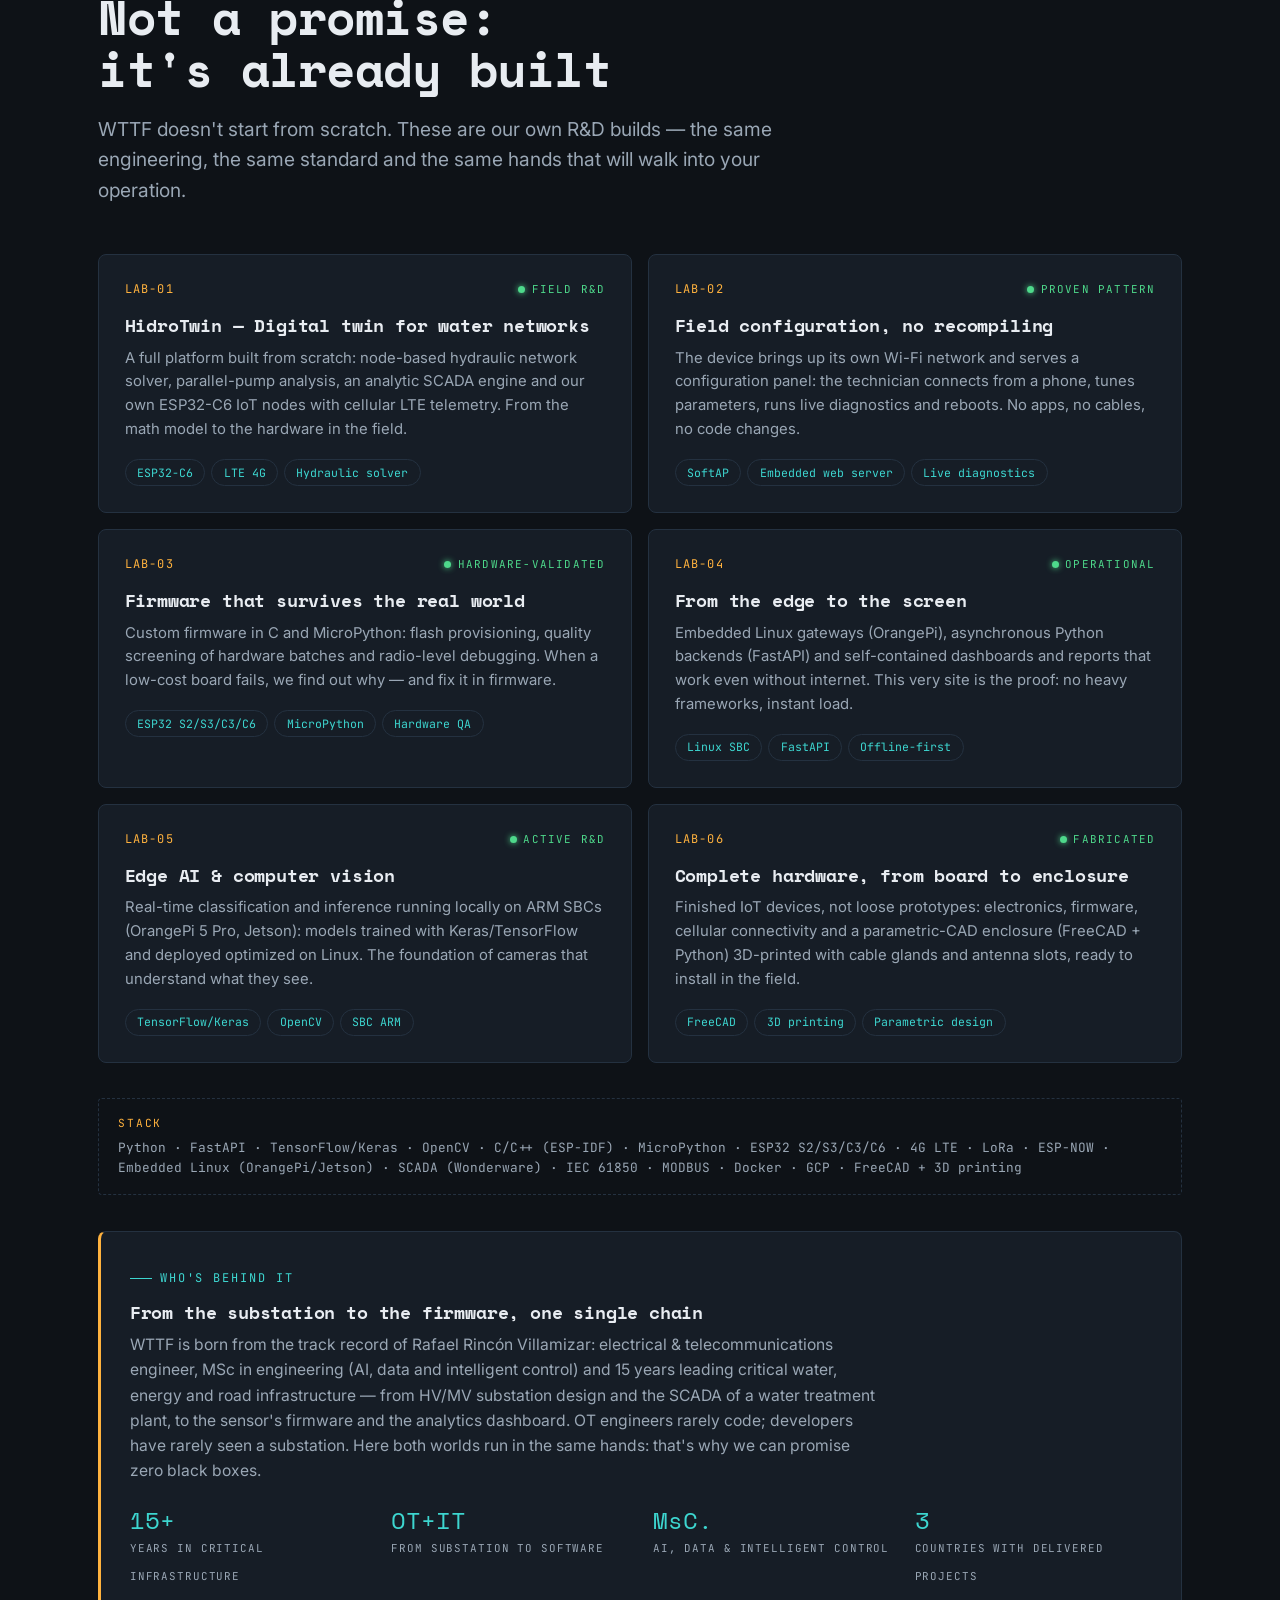
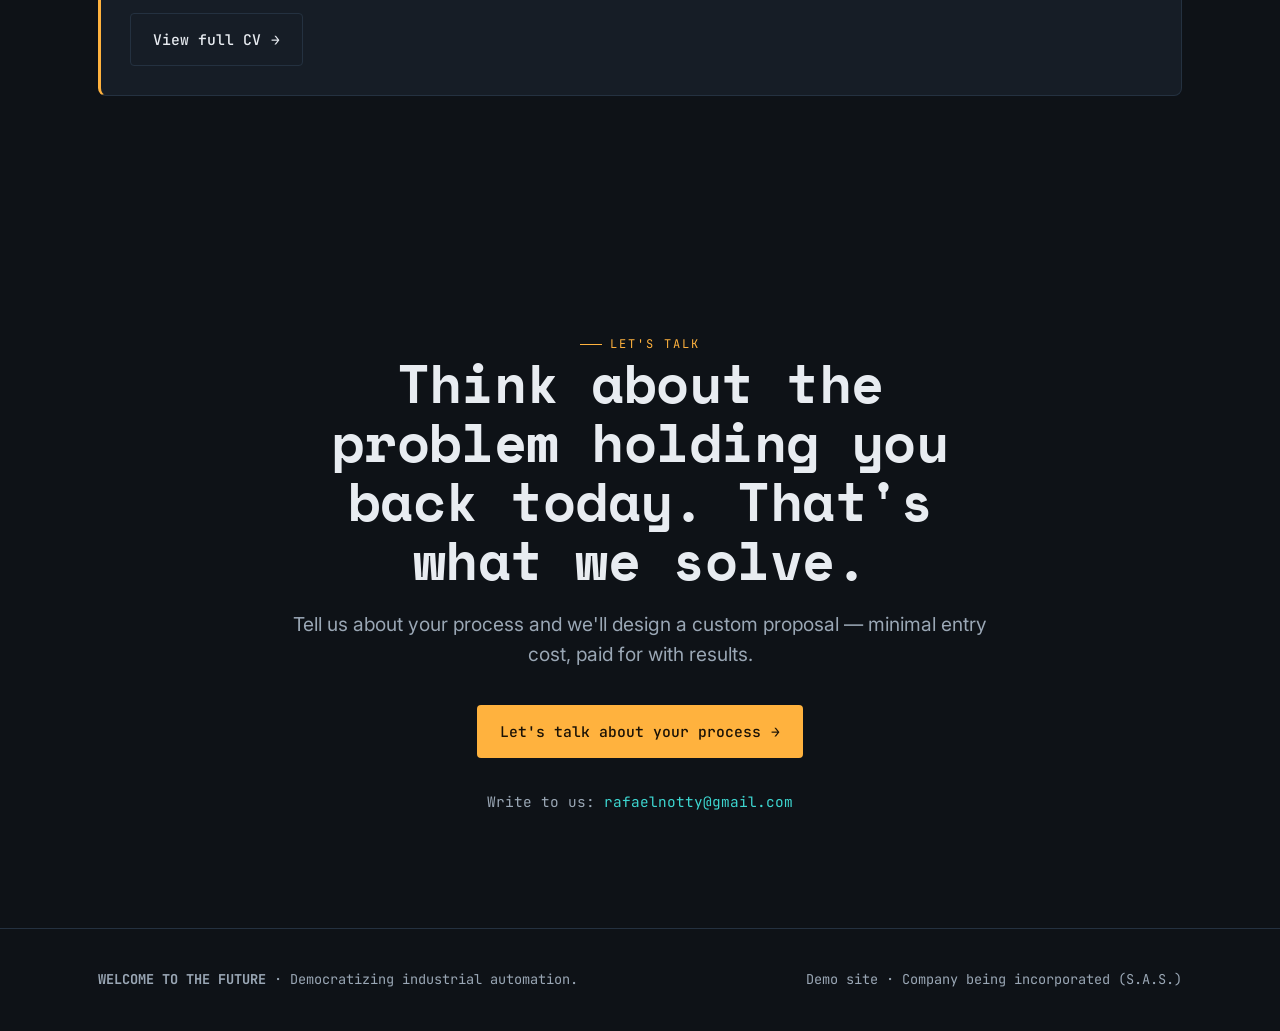
==== commit cc08953c: "feat(web): sección portafolio con CV real, telemetría interactiva y efectos de scroll Agrega sección" ====
--- a/docs/index.html
+++ b/docs/index.html
@@ -28,6 +28,7 @@
         <a class="link" href="#services" x-text="$store.i18n.t('nav.services')">Servicios</a>
         <a class="link" href="#model" x-text="$store.i18n.t('nav.model')">Modelo</a>
         <a class="link" href="#method" x-text="$store.i18n.t('nav.method')">Cómo trabajamos</a>
+        <a class="link" href="#portfolio" x-text="$store.i18n.t('nav.portfolio')">Portafolio</a>
         <div class="lang-toggle">
           <button :class="$store.i18n.lang==='es' && 'active'" @click="$store.i18n.set('es')" class="active">ES</button>
           <button :class="$store.i18n.lang==='en' && 'active'" @click="$store.i18n.set('en')">EN</button>
@@ -223,6 +224,135 @@
       </div>
     </section>
 
+    <!-- PORTFOLIO / I+D -->
+    <section id="portfolio" class="portfolio">
+      <div class="wrap">
+        <span class="label" x-text="$store.i18n.t('port.eyebrow')">PORTAFOLIO · I+D PROPIO</span>
+        <h2 class="section-title" x-text="$store.i18n.t('port.title')">Esto no es una promesa: ya está construido</h2>
+        <p class="lead" x-text="$store.i18n.t('port.lead')">WTTF no arranca de cero. Estos son desarrollos propios de I+D — la misma ingeniería, el mismo estándar y las mismas manos que van a entrar a tu operación.</p>
+
+        <div class="proj-grid">
+          <article class="proj reveal">
+            <div class="proj-head">
+              <span class="num">LAB-01</span>
+              <span class="status"><span class="led"></span><span x-text="$store.i18n.t('port.1_s')">I+D EN CAMPO</span></span>
+            </div>
+            <h3 x-text="$store.i18n.t('port.1_t')">HidroTwin — Gemelo digital de redes de agua</h3>
+            <p x-text="$store.i18n.t('port.1_p')">Plataforma integral creada desde cero: solver hidráulico de red por nodos, análisis de bombas en paralelo, motor analítico SCADA y nodos IoT propios ESP32-C6 con telemetría celular LTE. Del modelo matemático al hardware instalado.</p>
+            <div class="proj-tags">
+              <span class="tag">ESP32-C6</span>
+              <span class="tag">LTE 4G</span>
+              <span class="tag" x-text="$store.i18n.t('port.1_tag')">Solver hidráulico</span>
+            </div>
+          </article>
+
+          <article class="proj reveal">
+            <div class="proj-head">
+              <span class="num">LAB-02</span>
+              <span class="status"><span class="led"></span><span x-text="$store.i18n.t('port.2_s')">PATRÓN PROBADO</span></span>
+            </div>
+            <h3 x-text="$store.i18n.t('port.2_t')">Configuración en campo, sin recompilar</h3>
+            <p x-text="$store.i18n.t('port.2_p')">El propio equipo levanta su red Wi-Fi y sirve un panel de configuración: el técnico se conecta desde el celular, ajusta parámetros, corre diagnósticos en vivo y reinicia. Sin apps, sin cables, sin tocar el código.</p>
+            <div class="proj-tags">
+              <span class="tag">SoftAP</span>
+              <span class="tag" x-text="$store.i18n.t('port.2_tag1')">Servidor web embebido</span>
+              <span class="tag" x-text="$store.i18n.t('port.2_tag2')">Diagnóstico en vivo</span>
+            </div>
+          </article>
+
+          <article class="proj reveal">
+            <div class="proj-head">
+              <span class="num">LAB-03</span>
+              <span class="status"><span class="led"></span><span x-text="$store.i18n.t('port.3_s')">VALIDADO EN HARDWARE</span></span>
+            </div>
+            <h3 x-text="$store.i18n.t('port.3_t')">Firmware que sobrevive al mundo real</h3>
+            <p x-text="$store.i18n.t('port.3_p')">Firmware a la medida en C y MicroPython: aprovisionamiento en flash, criba de calidad de lotes de hardware y depuración a nivel de radio. Cuando una placa de bajo costo falla, encontramos el porqué — y lo resolvemos en firmware.</p>
+            <div class="proj-tags">
+              <span class="tag">ESP32 S2/S3/C3/C6</span>
+              <span class="tag">MicroPython</span>
+              <span class="tag" x-text="$store.i18n.t('port.3_tag')">QA de hardware</span>
+            </div>
+          </article>
+
+          <article class="proj reveal">
+            <div class="proj-head">
+              <span class="num">LAB-04</span>
+              <span class="status"><span class="led"></span><span x-text="$store.i18n.t('port.4_s')">OPERATIVO</span></span>
+            </div>
+            <h3 x-text="$store.i18n.t('port.4_t')">Del borde a la pantalla</h3>
+            <p x-text="$store.i18n.t('port.4_p')">Gateways en Linux embebido (OrangePi), backends asíncronos en Python (FastAPI) y dashboards e informes autocontenidos que funcionan hasta sin internet. Este mismo sitio es la muestra: sin frameworks pesados, carga instantánea.</p>
+            <div class="proj-tags">
+              <span class="tag">Linux SBC</span>
+              <span class="tag">FastAPI</span>
+              <span class="tag">Offline-first</span>
+            </div>
+          </article>
+
+          <article class="proj reveal">
+            <div class="proj-head">
+              <span class="num">LAB-05</span>
+              <span class="status"><span class="led"></span><span x-text="$store.i18n.t('port.5_s')">I+D ACTIVO</span></span>
+            </div>
+            <h3 x-text="$store.i18n.t('port.5_t')">Edge AI y visión artificial</h3>
+            <p x-text="$store.i18n.t('port.5_p')">Clasificación e inferencia en tiempo real corriendo localmente en SBC ARM (OrangePi 5 Pro, Jetson): modelos entrenados con Keras/TensorFlow y desplegados optimizados sobre Linux. La base de las cámaras que entienden lo que ven.</p>
+            <div class="proj-tags">
+              <span class="tag">TensorFlow/Keras</span>
+              <span class="tag">OpenCV</span>
+              <span class="tag">SBC ARM</span>
+            </div>
+          </article>
+
+          <article class="proj reveal">
+            <div class="proj-head">
+              <span class="num">LAB-06</span>
+              <span class="status"><span class="led"></span><span x-text="$store.i18n.t('port.6_s')">FABRICADO</span></span>
+            </div>
+            <h3 x-text="$store.i18n.t('port.6_t')">Hardware completo, de la placa a la carcasa</h3>
+            <p x-text="$store.i18n.t('port.6_p')">Dispositivos IoT terminados, no prototipos sueltos: electrónica, firmware, conectividad celular y carcasa en CAD paramétrico (FreeCAD + Python) impresa en 3D, con pasacables y slots de antena, lista para instalarse en campo.</p>
+            <div class="proj-tags">
+              <span class="tag">FreeCAD</span>
+              <span class="tag" x-text="$store.i18n.t('port.6_tag1')">Impresión 3D</span>
+              <span class="tag" x-text="$store.i18n.t('port.6_tag2')">Diseño paramétrico</span>
+            </div>
+          </article>
+        </div>
+
+        <div class="stack-strip reveal">
+          <span class="stack-label">STACK</span>
+          <span x-text="$store.i18n.t('port.stack')">Python · FastAPI · TensorFlow/Keras · OpenCV · C/C++ (ESP-IDF) · MicroPython · ESP32 S2/S3/C3/C6 · LTE 4G · LoRa · ESP-NOW · Linux embebido (OrangePi/Jetson) · SCADA (Wonderware) · IEC 61850 · MODBUS · Docker · GCP · FreeCAD + impresión 3D</span>
+        </div>
+
+        <div class="founder reveal">
+          <span class="label eyebrow" x-text="$store.i18n.t('port.founder_eyebrow')">QUIÉN ESTÁ DETRÁS</span>
+          <h3 x-text="$store.i18n.t('port.founder_t')">De la subestación al firmware, una sola cadena</h3>
+          <p x-text="$store.i18n.t('port.founder_p')">WTTF nace de la trayectoria de Rafael Rincón Villamizar: ingeniero eléctrico y de telecomunicaciones, magíster en ingeniería (IA, datos y control inteligente) y 15 años liderando infraestructura crítica de agua, energía y vialidad — del diseño de subestaciones AT/MT y el SCADA de una planta de potabilización, al firmware del sensor y el dashboard analítico. Los ingenieros OT no suelen programar; los developers no han visto una subestación. Aquí ambos mundos operan en unas mismas manos: por eso podemos prometer cero cajas negras.</p>
+          <div class="founder-stats">
+            <div class="fstat">
+              <span class="fstat-n">15+</span>
+              <span class="fstat-l" x-text="$store.i18n.t('port.f1_l')">años en infraestructura crítica</span>
+            </div>
+            <div class="fstat">
+              <span class="fstat-n">OT+IT</span>
+              <span class="fstat-l" x-text="$store.i18n.t('port.f2_l')">de la subestación al software</span>
+            </div>
+            <div class="fstat">
+              <span class="fstat-n">MsC.</span>
+              <span class="fstat-l" x-text="$store.i18n.t('port.f3_l')">IA, datos y control inteligente</span>
+            </div>
+            <div class="fstat">
+              <span class="fstat-n">3</span>
+              <span class="fstat-l" x-text="$store.i18n.t('port.f4_l')">países con proyectos ejecutados</span>
+            </div>
+          </div>
+          <div class="founder-actions">
+            <a class="btn btn-ghost" id="link_cv" href="https://rafael_rincon_villamizar.welcometothefuture.online/" target="_blank" rel="noopener">
+              <span x-text="$store.i18n.t('port.cv_btn')">Ver CV completo</span> <span class="arrow">→</span>
+            </a>
+          </div>
+        </div>
+      </div>
+    </section>
+
     <!-- CTA / CONTACT -->
     <section id="contact" class="cta">
       <div class="wrap">
--- a/docs/assets/css/styles.css
+++ b/docs/assets/css/styles.css
@@ -106,6 +106,14 @@
 .nav-links { display: flex; align-items: center; gap: 1.6rem; }
 .nav-links a.link { color: var(--c-text-dim); text-decoration: none; font-size: 0.92rem; font-family: var(--font-mono); transition: color .2s; }
 .nav-links a.link:hover { color: var(--c-text); }
+.nav-links a.link.active { color: var(--c-amber); }
+
+/* barra de progreso de lectura (creada por app.js) */
+.scroll-progress {
+  position: fixed; top: 0; left: 0; right: 0; height: 2px; z-index: 60;
+  background: linear-gradient(90deg, var(--c-amber), var(--c-cyan));
+  transform: scaleX(0); transform-origin: 0 50%; pointer-events: none;
+}
 .lang-toggle { display: flex; border: 1px solid var(--c-border); border-radius: var(--radius); overflow: hidden; font-family: var(--font-mono); font-size: 0.78rem; }
 .lang-toggle button { background: transparent; color: var(--c-text-dim); border: 0; padding: 0.35rem 0.6rem; cursor: pointer; transition: all .2s; }
 .lang-toggle button.active { background: var(--c-amber); color: #1a1206; }
@@ -133,8 +141,9 @@
 .telemetry-bar { display: flex; align-items: center; justify-content: space-between; padding: 0.7rem 1.1rem; border-bottom: 1px solid var(--c-border); font-family: var(--font-mono); font-size: 0.74rem; color: var(--c-text-dim); letter-spacing: 0.08em; }
 .telemetry-bar .dots { display: flex; gap: 0.4rem; }
 .telemetry-bar .dots span { width: 9px; height: 9px; border-radius: 50%; background: var(--c-border); }
-.telemetry-bar .dots span:first-child { background: var(--c-amber); }
-canvas#signal { display: block; width: 100%; height: 180px; }
+.telemetry-bar .dots span:first-child { background: var(--c-amber); animation: pulse 2.2s ease-in-out infinite; }
+@media (prefers-reduced-motion: reduce) { .telemetry-bar .dots span:first-child { animation: none; } }
+canvas#signal { display: block; width: 100%; height: 180px; cursor: crosshair; touch-action: pan-y; }
 .channels { display: grid; grid-template-columns: repeat(2, 1fr); border-top: 1px solid var(--c-border); }
 @media (min-width: 640px) { .channels { grid-template-columns: repeat(4, 1fr); } }
 .channel { padding: 1rem 1.1rem; border-right: 1px solid var(--c-border); }
@@ -191,6 +200,42 @@
 .step h3 { font-size: 1.02rem; margin: 0.6rem 0 0.4rem; }
 .step p { color: var(--c-text-dim); font-size: 0.9rem; }
 
+/* ---------- Portfolio / I+D ---------- */
+.proj-grid { display: grid; gap: 1rem; margin-top: 3rem; grid-template-columns: 1fr; }
+@media (min-width: 760px) { .proj-grid { grid-template-columns: repeat(2, 1fr); } }
+.proj {
+  background: var(--c-surface); border: 1px solid var(--c-border); border-radius: 8px;
+  padding: 1.6rem; transition: transform .2s ease, border-color .2s ease;
+}
+.proj:hover { transform: translateY(-4px); border-color: var(--c-cyan); }
+.proj-head { display: flex; justify-content: space-between; align-items: center; font-family: var(--font-mono); font-size: 0.75rem; letter-spacing: 0.1em; }
+.proj-head .num { color: var(--c-amber); }
+.proj-head .status { display: inline-flex; align-items: center; gap: 0.4rem; color: var(--c-ok); font-size: 0.68rem; }
+.proj-head .status .led { width: 7px; height: 7px; border-radius: 50%; background: var(--c-ok); box-shadow: 0 0 6px var(--c-ok); }
+.proj h3 { font-size: 1.15rem; margin: 0.9rem 0 0.6rem; line-height: 1.25; }
+.proj p { color: var(--c-text-dim); font-size: 0.93rem; }
+.proj-tags { display: flex; flex-wrap: wrap; gap: 0.4rem; margin-top: 1.1rem; }
+.proj .tag { display: inline-block; font-family: var(--font-mono); font-size: 0.72rem; color: var(--c-cyan); border: 1px solid var(--c-border); border-radius: 999px; padding: 0.2rem 0.7rem; }
+
+.stack-strip {
+  margin-top: 2.2rem; border: 1px dashed var(--c-border); border-radius: var(--radius);
+  padding: 1rem 1.2rem; font-family: var(--font-mono); font-size: 0.8rem; color: var(--c-text-dim);
+  display: flex; flex-wrap: wrap; align-items: baseline; gap: 0.3rem 0.9rem;
+}
+.stack-strip .stack-label { color: var(--c-amber); letter-spacing: 0.16em; font-size: 0.7rem; }
+
+.founder {
+  margin-top: 2.2rem; background: var(--c-surface); border: 1px solid var(--c-border);
+  border-left: 3px solid var(--c-amber); border-radius: 8px; padding: 1.8rem;
+}
+.founder h3 { font-size: 1.15rem; margin: 0.9rem 0 0.6rem; }
+.founder p { color: var(--c-text-dim); font-size: 0.98rem; max-width: 75ch; }
+.founder-stats { display: grid; grid-template-columns: repeat(2, 1fr); gap: 1.2rem 1.5rem; margin-top: 1.5rem; }
+@media (min-width: 760px) { .founder-stats { grid-template-columns: repeat(4, 1fr); } }
+.fstat .fstat-n { display: block; font-family: var(--font-display); font-size: 1.5rem; line-height: 1.1; color: var(--c-cyan); }
+.fstat .fstat-l { font-family: var(--font-mono); font-size: 0.68rem; letter-spacing: 0.08em; text-transform: uppercase; color: var(--c-text-dim); }
+.founder-actions { margin-top: 1.6rem; }
+
 /* ---------- CTA ---------- */
 .cta { text-align: center; }
 .cta h2 { font-size: clamp(2rem, 5.5vw, 3.4rem); max-width: 20ch; margin-inline: auto; }
